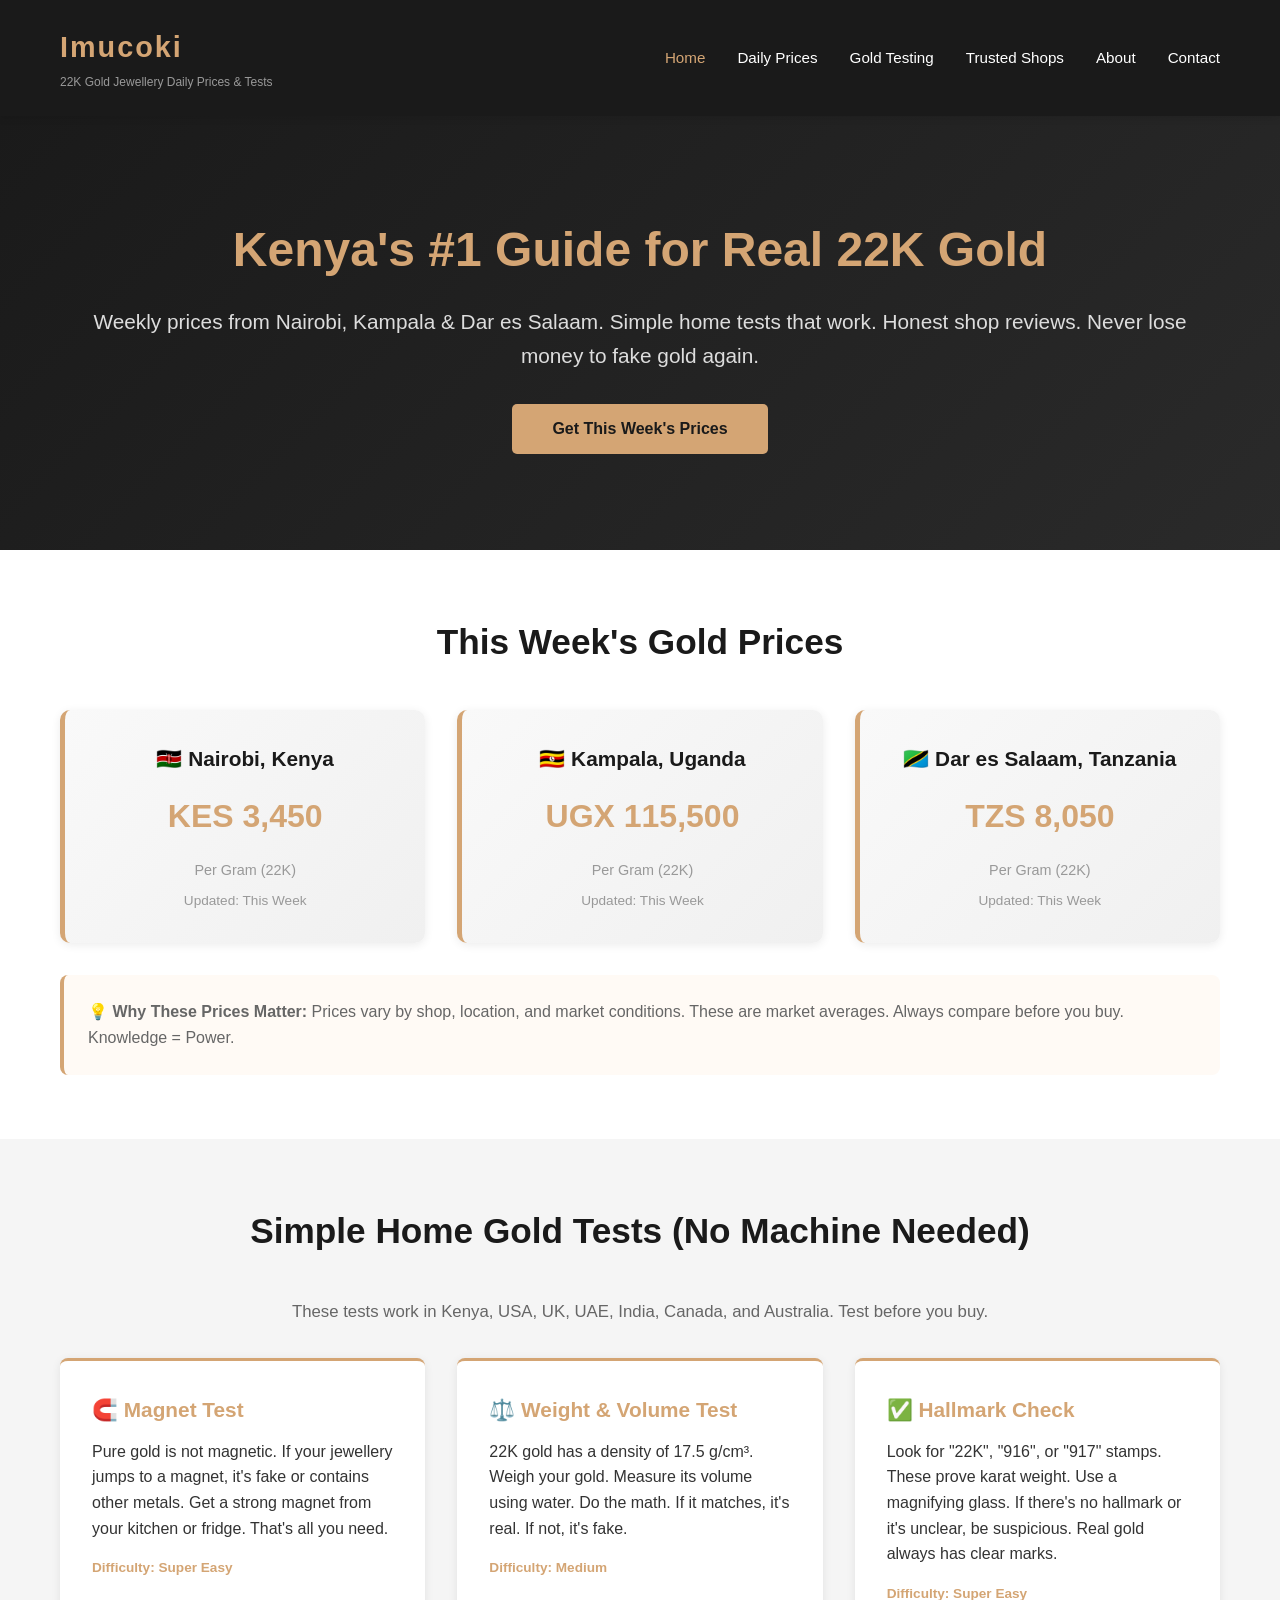
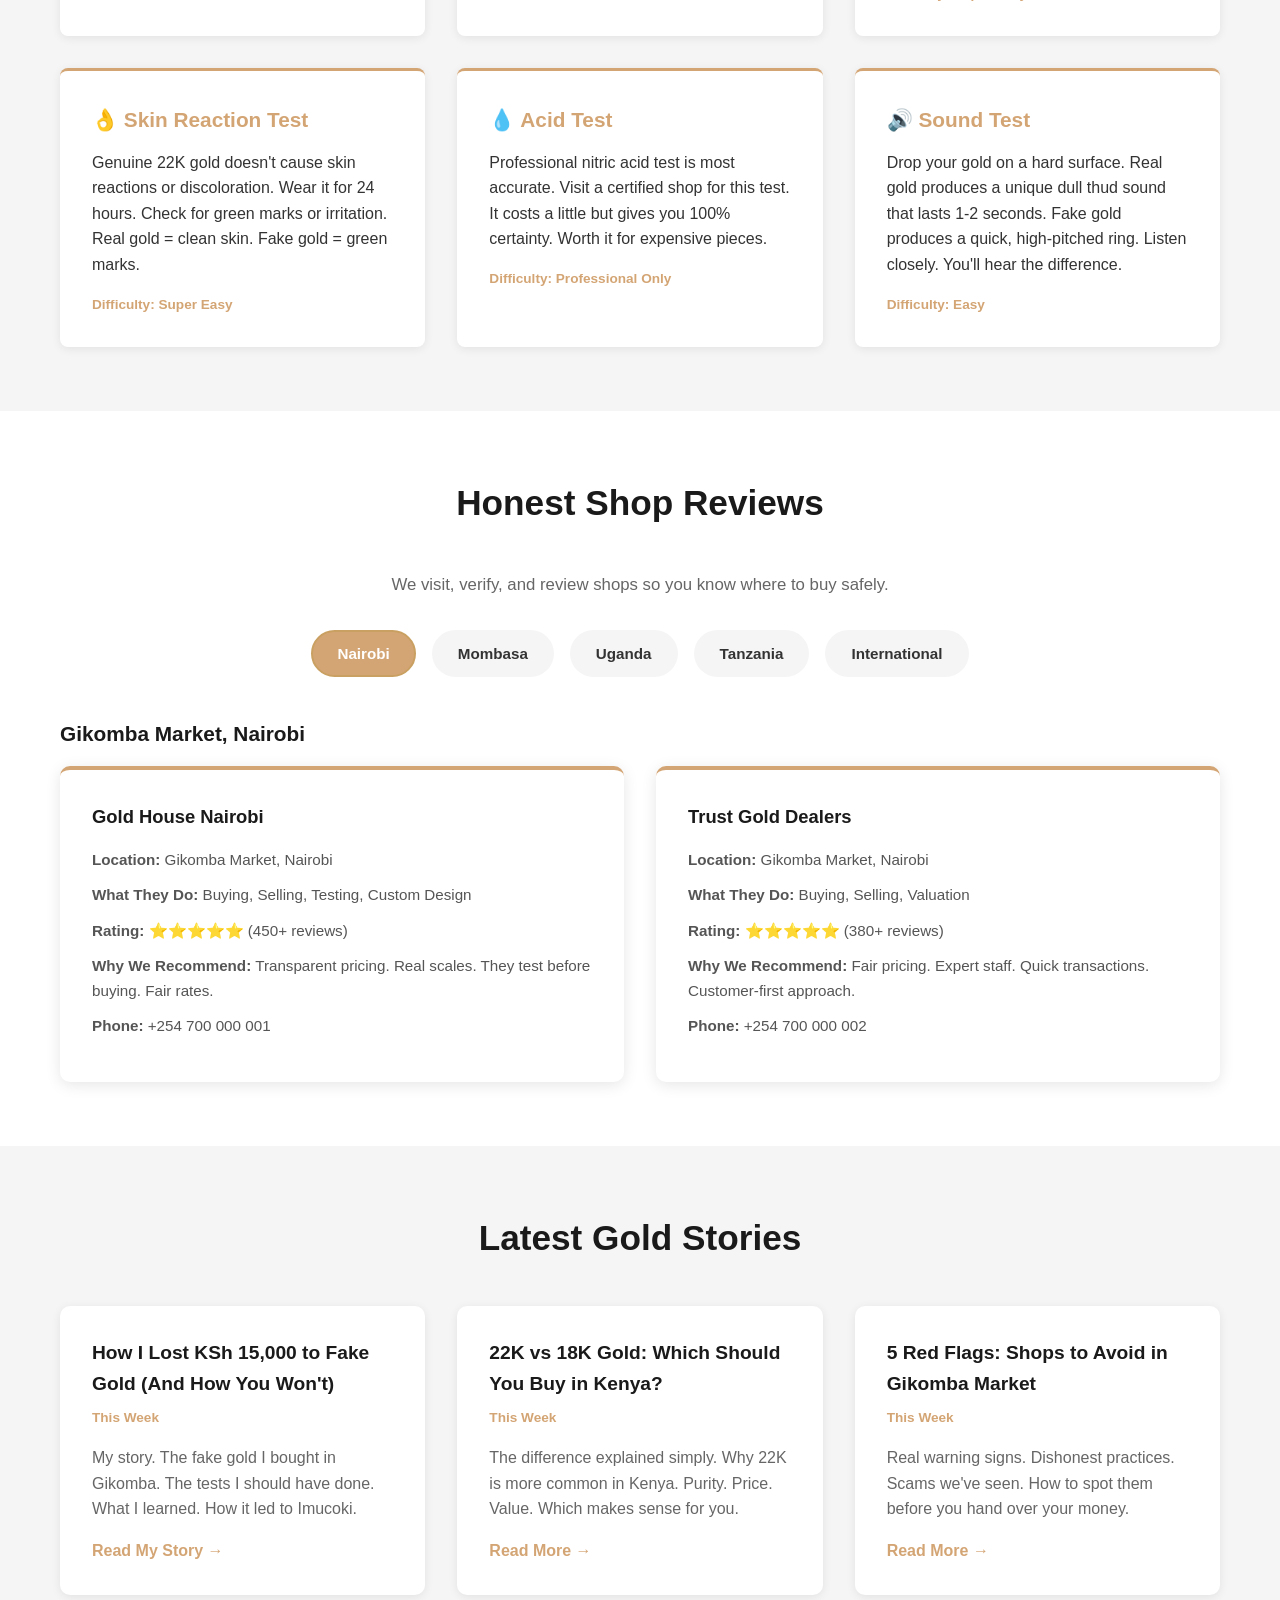
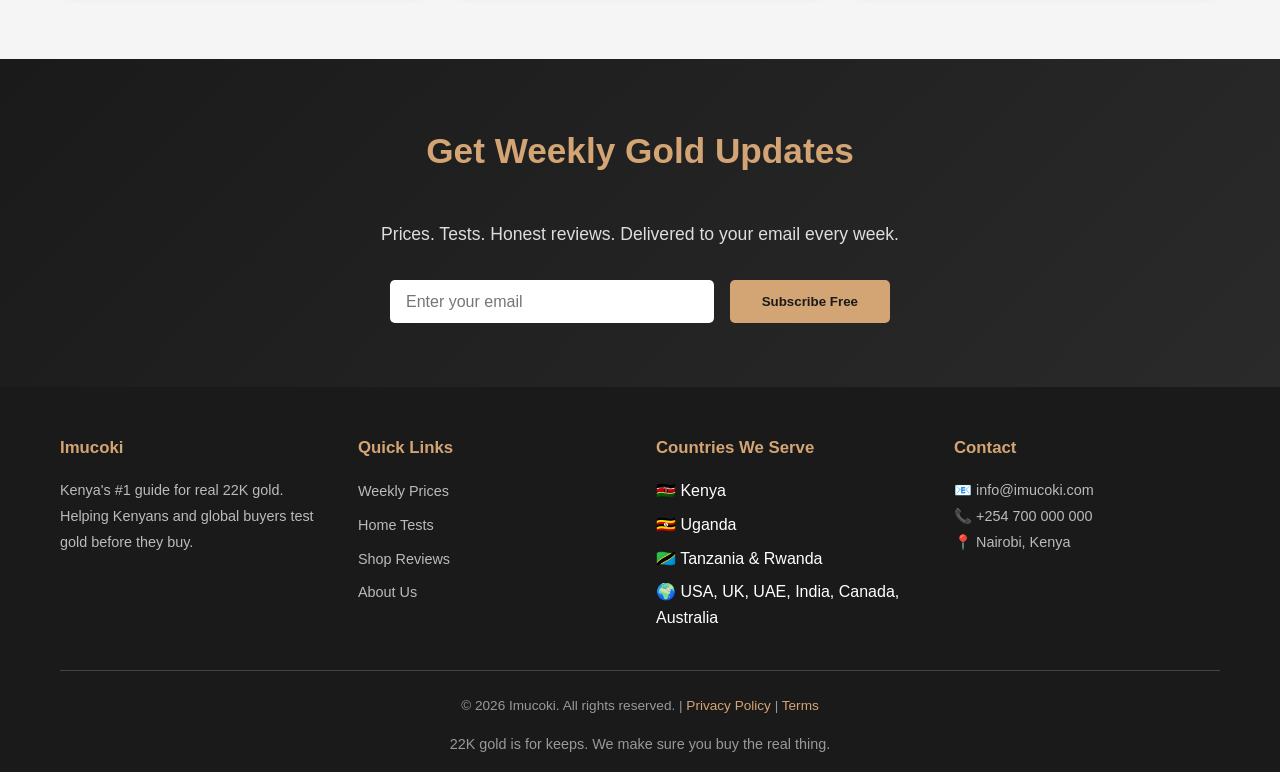
==== index.html @ 46e5d262 "Initial commit: Complete Imucoki 22K Gold Blog Website with homepage, about page, styling, and inter" ====
<!DOCTYPE html>
<html lang="en">
<head>
    <meta charset="UTF-8">
    <meta name="viewport" content="width=device-width, initial-scale=1.0">
    <title>Imucoki - Kenya's #1 22K Gold Jewellery Guide | Real Gold Daily Prices</title>
    <meta name="description" content="Imucoki: Kenya's #1 guide for real 22K gold. Weekly prices from Nairobi, Kampala, Dar es Salaam. Simple home tests. Honest shop reviews in Gikomba & Biashara Street. Serving Kenya, Uganda, Tanzania, Rwanda, USA, UK, UAE, India, Canada, Australia.">
    <link rel="stylesheet" href="styles.css">
</head>
<body>
    <!-- Navigation -->
    <nav class="navbar">
        <div class="container">
            <div class="nav-brand">
                <h1>Imucoki</h1>
                <p class="tagline">22K Gold Jewellery Daily Prices & Tests</p>
            </div>
            <ul class="nav-menu">
                <li><a href="#home">Home</a></li>
                <li><a href="#prices">Daily Prices</a></li>
                <li><a href="#testing">Gold Testing</a></li>
                <li><a href="#trusted-shops">Trusted Shops</a></li>
                <li><a href="about.html">About</a></li>
                <li><a href="#contact">Contact</a></li>
            </ul>
        </div>
    </nav>

    <!-- Hero Section -->
    <section id="home" class="hero">
        <div class="container">
            <div class="hero-content">
                <h1>Kenya's #1 Guide for Real 22K Gold</h1>
                <p>Weekly prices from Nairobi, Kampala & Dar es Salaam. Simple home tests that work. Honest shop reviews. Never lose money to fake gold again.</p>
                <button class="cta-btn">Get This Week's Prices</button>
            </div>
        </div>
    </section>

    <!-- Daily Prices Section -->
    <section id="prices" class="prices-section">
        <div class="container">
            <h2>This Week's Gold Prices</h2>
            <div class="price-grid">
                <div class="price-card">
                    <h3>🇰🇪 Nairobi, Kenya</h3>
                    <p class="price">KES 3,450</p>
                    <p class="unit">Per Gram (22K)</p>
                    <p class="update">Updated: This Week</p>
                </div>
                <div class="price-card">
                    <h3>🇺🇬 Kampala, Uganda</h3>
                    <p class="price">UGX 115,500</p>
                    <p class="unit">Per Gram (22K)</p>
                    <p class="update">Updated: This Week</p>
                </div>
                <div class="price-card">
                    <h3>🇹🇿 Dar es Salaam, Tanzania</h3>
                    <p class="price">TZS 8,050</p>
                    <p class="unit">Per Gram (22K)</p>
                    <p class="update">Updated: This Week</p>
                </div>
            </div>
            <div class="price-info">
                <p><strong>💡 Why These Prices Matter:</strong> Prices vary by shop, location, and market conditions. These are market averages. Always compare before you buy. Knowledge = Power.</p>
            </div>
        </div>
    </section>

    <!-- Gold Testing at Home -->
    <section id="testing" class="testing-section">
        <div class="container">
            <h2>Simple Home Gold Tests (No Machine Needed)</h2>
            <p style="text-align: center; margin-bottom: 2rem; color: #666; font-size: 1.05rem;">These tests work in Kenya, USA, UK, UAE, India, Canada, and Australia. Test before you buy.</p>
            <div class="testing-grid">
                <div class="test-card">
                    <h3>🧲 Magnet Test</h3>
                    <p>Pure gold is not magnetic. If your jewellery jumps to a magnet, it's fake or contains other metals. Get a strong magnet from your kitchen or fridge. That's all you need.</p>
                    <p class="difficulty">Difficulty: Super Easy</p>
                </div>
                <div class="test-card">
                    <h3>⚖️ Weight & Volume Test</h3>
                    <p>22K gold has a density of 17.5 g/cm³. Weigh your gold. Measure its volume using water. Do the math. If it matches, it's real. If not, it's fake.</p>
                    <p class="difficulty">Difficulty: Medium</p>
                </div>
                <div class="test-card">
                    <h3>✅ Hallmark Check</h3>
                    <p>Look for "22K", "916", or "917" stamps. These prove karat weight. Use a magnifying glass. If there's no hallmark or it's unclear, be suspicious. Real gold always has clear marks.</p>
                    <p class="difficulty">Difficulty: Super Easy</p>
                </div>
                <div class="test-card">
                    <h3>👌 Skin Reaction Test</h3>
                    <p>Genuine 22K gold doesn't cause skin reactions or discoloration. Wear it for 24 hours. Check for green marks or irritation. Real gold = clean skin. Fake gold = green marks.</p>
                    <p class="difficulty">Difficulty: Super Easy</p>
                </div>
                <div class="test-card">
                    <h3>💧 Acid Test</h3>
                    <p>Professional nitric acid test is most accurate. Visit a certified shop for this test. It costs a little but gives you 100% certainty. Worth it for expensive pieces.</p>
                    <p class="difficulty">Difficulty: Professional Only</p>
                </div>
                <div class="test-card">
                    <h3>🔊 Sound Test</h3>
                    <p>Drop your gold on a hard surface. Real gold produces a unique dull thud sound that lasts 1-2 seconds. Fake gold produces a quick, high-pitched ring. Listen closely. You'll hear the difference.</p>
                    <p class="difficulty">Difficulty: Easy</p>
                </div>
            </div>
        </div>
    </section>

    <!-- Trusted Shops -->
    <section id="trusted-shops" class="shops-section">
        <div class="container">
            <h2>Honest Shop Reviews</h2>
            <p style="text-align: center; margin-bottom: 2rem; color: #666; font-size: 1.05rem;">We visit, verify, and review shops so you know where to buy safely.</p>
            <div class="region-tabs">
                <button class="tab-btn active" data-region="nairobi">Nairobi</button>
                <button class="tab-btn" data-region="mombasa">Mombasa</button>
                <button class="tab-btn" data-region="uganda">Uganda</button>
                <button class="tab-btn" data-region="tanzania">Tanzania</button>
                <button class="tab-btn" data-region="international">International</button>
            </div>
            
            <div id="nairobi" class="region-content active">
                <h3>Gikomba Market, Nairobi</h3>
                <div class="shops-grid">
                    <div class="shop-card">
                        <h4>Gold House Nairobi</h4>
                        <p><strong>Location:</strong> Gikomba Market, Nairobi</p>
                        <p><strong>What They Do:</strong> Buying, Selling, Testing, Custom Design</p>
                        <p><strong>Rating:</strong> ⭐⭐⭐⭐⭐ (450+ reviews)</p>
                        <p><strong>Why We Recommend:</strong> Transparent pricing. Real scales. They test before buying. Fair rates.</p>
                        <p><strong>Phone:</strong> +254 700 000 001</p>
                    </div>
                    <div class="shop-card">
                        <h4>Trust Gold Dealers</h4>
                        <p><strong>Location:</strong> Gikomba Market, Nairobi</p>
                        <p><strong>What They Do:</strong> Buying, Selling, Valuation</p>
                        <p><strong>Rating:</strong> ⭐⭐⭐⭐⭐ (380+ reviews)</p>
                        <p><strong>Why We Recommend:</strong> Fair pricing. Expert staff. Quick transactions. Customer-first approach.</p>
                        <p><strong>Phone:</strong> +254 700 000 002</p>
                    </div>
                </div>
            </div>

            <div id="mombasa" class="region-content">
                <h3>Biashara Street, Mombasa</h3>
                <div class="shops-grid">
                    <div class="shop-card">
                        <h4>Coastal Gold Exchange</h4>
                        <p><strong>Location:</strong> Biashara Street, Mombasa</p>
                        <p><strong>What They Do:</strong> Buying, Selling, Testing</p>
                        <p><strong>Rating:</strong> ⭐⭐⭐⭐⭐ (320+ reviews)</p>
                        <p><strong>Why We Recommend:</strong> Honest pricing. Professional testers. Respectful to customers.</p>
                        <p><strong>Phone:</strong> +254 700 000 003</p>
                    </div>
                    <div class="shop-card">
                        <h4>Mombasa Gold Centre</h4>
                        <p><strong>Location:</strong> Biashara Street, Mombasa</p>
                        <p><strong>What They Do:</strong> Buying, Selling, Custom Jewellery</p>
                        <p><strong>Rating:</strong> ⭐⭐⭐⭐ (290+ reviews)</p>
                        <p><strong>Why We Recommend:</strong> Fair pricing. Good service. Quality workmanship on custom pieces.</p>
                        <p><strong>Phone:</strong> +254 700 000 004</p>
                    </div>
                </div>
            </div>

            <div id="uganda" class="region-content">
                <h3>Kampala, Uganda</h3>
                <div class="shops-grid">
                    <div class="shop-card">
                        <h4>Uganda Gold Traders</h4>
                        <p><strong>Location:</strong> Downtown Kampala</p>
                        <p><strong>What They Do:</strong> Buying, Selling, Testing</p>
                        <p><strong>Rating:</strong> ⭐⭐⭐⭐⭐ (280+ reviews)</p>
                        <p><strong>Why We Recommend:</strong> Real prices. Professional staff. Fair dealing.</p>
                        <p><strong>Phone:</strong> +256 700 000 001</p>
                    </div>
                    <div class="shop-card">
                        <h4>East Africa Gold Centre</h4>
                        <p><strong>Location:</strong> Kampala Road</p>
                        <p><strong>What They Do:</strong> Buying, Selling, Valuation</p>
                        <p><strong>Rating:</strong> ⭐⭐⭐⭐⭐ (195+ reviews)</p>
                        <p><strong>Why We Recommend:</strong> Certified dealers. Transparent operations. Competitive pricing.</p>
                        <p><strong>Phone:</strong> +256 700 000 002</p>
                    </div>
                </div>
            </div>

            <div id="tanzania" class="region-content">
                <h3>Dar es Salaam, Tanzania</h3>
                <div class="shops-grid">
                    <div class="shop-card">
                        <h4>Tanzania Gold Bureau</h4>
                        <p><strong>Location:</strong> Stone Town, Dar es Salaam</p>
                        <p><strong>What They Do:</strong> Buying, Selling, Testing</p>
                        <p><strong>Rating:</strong> ⭐⭐⭐⭐ (165+ reviews)</p>
                        <p><strong>Why We Recommend:</strong> Fair pricing. Honest testing. Good reputation locally.</p>
                        <p><strong>Phone:</strong> +255 700 000 001</p>
                    </div>
                    <div class="shop-card">
                        <h4>African Gold Exchange</h4>
                        <p><strong>Location:</strong> Dar es Salaam Centre</p>
                        <p><strong>What They Do:</strong> Buying, Selling, Custom Jewellery</p>
                        <p><strong>Rating:</strong> ⭐⭐⭐⭐ (142+ reviews)</p>
                        <p><strong>Why We Recommend:</strong> Quality workmanship. Fair pricing. Reliable service.</p>
                        <p><strong>Phone:</strong> +255 700 000 002</p>
                    </div>
                </div>
            </div>

            <div id="international" class="region-content">
                <h3>International - USA, UK, UAE, India, Canada, Australia</h3>
                <div class="shops-grid">
                    <div class="shop-card">
                        <h4>New York Gold Exchange</h4>
                        <p><strong>Location:</strong> Manhattan, USA</p>
                        <p><strong>Services:</strong> Buying, Selling, International Shipping from Kenya</p>
                        <p><strong>Rating:</strong> ⭐⭐⭐⭐⭐ (520+ reviews)</p>
                        <p><strong>Why We Recommend:</strong> Trusted for Kenyan gold imports. Professional verification.</p>
                        <p><strong>Phone:</strong> +1 212 000 0001</p>
                    </div>
                    <div class="shop-card">
                        <h4>London Gold Centre</h4>
                        <p><strong>Location:</strong> London, UK</p>
                        <p><strong>Services:</strong> Buying, Selling, Valuation</p>
                        <p><strong>Rating:</strong> ⭐⭐⭐⭐⭐ (380+ reviews)</p>
                        <p><strong>Why We Recommend:</strong> Reputable. Fair pricing for imports. Certified dealers.</p>
                        <p><strong>Phone:</strong> +44 20 0000 0001</p>
                    </div>
                    <div class="shop-card">
                        <h4>Dubai Gold Souk</h4>
                        <p><strong>Location:</strong> Dubai, UAE</p>
                        <p><strong>Services:</strong> Buying, Selling, Custom Design</p>
                        <p><strong>Rating:</strong> ⭐⭐⭐⭐⭐ (650+ reviews)</p>
                        <p><strong>Why We Recommend:</strong> World-class. Fair international prices. Expert verification.</p>
                        <p><strong>Phone:</strong> +971 4 000 0001</p>
                    </div>
                </div>
            </div>
        </div>
    </section>

    <!-- Blog Posts Preview -->
    <section class="blog-section">
        <div class="container">
            <h2>Latest Gold Stories</h2>
            <div class="blog-grid">
                <article class="blog-card">
                    <h3>How I Lost KSh 15,000 to Fake Gold (And How You Won't)</h3>
                    <p class="date">This Week</p>
                    <p>My story. The fake gold I bought in Gikomba. The tests I should have done. What I learned. How it led to Imucoki.</p>
                    <a href="#" class="read-more">Read My Story →</a>
                </article>
                <article class="blog-card">
                    <h3>22K vs 18K Gold: Which Should You Buy in Kenya?</h3>
                    <p class="date">This Week</p>
                    <p>The difference explained simply. Why 22K is more common in Kenya. Purity. Price. Value. Which makes sense for you.</p>
                    <a href="#" class="read-more">Read More →</a>
                </article>
                <article class="blog-card">
                    <h3>5 Red Flags: Shops to Avoid in Gikomba Market</h3>
                    <p class="date">This Week</p>
                    <p>Real warning signs. Dishonest practices. Scams we've seen. How to spot them before you hand over your money.</p>
                    <a href="#" class="read-more">Read More →</a>
                </article>
            </div>
        </div>
    </section>

    <!-- Call to Action -->
    <section class="cta-section">
        <div class="container">
            <h2>Get Weekly Gold Updates</h2>
            <p>Prices. Tests. Honest reviews. Delivered to your email every week.</p>
            <form class="newsletter-form">
                <input type="email" placeholder="Enter your email" required>
                <button type="submit" class="submit-btn">Subscribe Free</button>
            </form>
        </div>
    </section>

    <!-- Footer -->
    <footer class="footer">
        <div class="container">
            <div class="footer-content">
                <div class="footer-section">
                    <h4>Imucoki</h4>
                    <p>Kenya's #1 guide for real 22K gold. Helping Kenyans and global buyers test gold before they buy.</p>
                </div>
                <div class="footer-section">
                    <h4>Quick Links</h4>
                    <ul>
                        <li><a href="#prices">Weekly Prices</a></li>
                        <li><a href="#testing">Home Tests</a></li>
                        <li><a href="#trusted-shops">Shop Reviews</a></li>
                        <li><a href="about.html">About Us</a></li>
                    </ul>
                </div>
                <div class="footer-section">
                    <h4>Countries We Serve</h4>
                    <ul>
                        <li>🇰🇪 Kenya</li>
                        <li>🇺🇬 Uganda</li>
                        <li>🇹🇿 Tanzania & Rwanda</li>
                        <li>🌍 USA, UK, UAE, India, Canada, Australia</li>
                    </ul>
                </div>
                <div class="footer-section">
                    <h4>Contact</h4>
                    <p>📧 info@imucoki.com</p>
                    <p>📞 +254 700 000 000</p>
                    <p>📍 Nairobi, Kenya</p>
                </div>
            </div>
            <div class="footer-bottom">
                <p>&copy; 2026 Imucoki. All rights reserved. | <a href="#">Privacy Policy</a> | <a href="#">Terms</a></p>
                <p style="margin-top: 1rem; color: #999; font-size: 0.9rem;">22K gold is for keeps. We make sure you buy the real thing.</p>
            </div>
        </div>
    </footer>

    <script src="script.js"></script>
</body>
</html>
---- styles.css ----
/* Global Styles */
* {
    margin: 0;
    padding: 0;
    box-sizing: border-box;
}

:root {
    --primary-color: #d4a574;  /* Gold color */
    --secondary-color: #1a1a1a; /* Dark charcoal */
    --text-color: #333333;
    --light-bg: #f5f5f5;
    --white: #ffffff;
    --accent: #c9a061;
    --font-sans: 'Segoe UI', 'Open Sans', 'Helvetica', sans-serif;
}

body {
    font-family: var(--font-sans);
    color: var(--text-color);
    line-height: 1.6;
    background-color: var(--white);
}

.container {
    max-width: 1200px;
    margin: 0 auto;
    padding: 0 20px;
}

/* Navigation */
.navbar {
    background-color: var(--secondary-color);
    color: var(--white);
    padding: 1.5rem 0;
    position: sticky;
    top: 0;
    z-index: 100;
    box-shadow: 0 2px 8px rgba(0, 0, 0, 0.1);
}

.navbar .container {
    display: flex;
    justify-content: space-between;
    align-items: center;
}

.nav-brand h1 {
    font-size: 1.8rem;
    font-weight: 700;
    letter-spacing: 2px;
    color: var(--primary-color);
}

.nav-brand .tagline {
    font-size: 0.75rem;
    color: #999;
    margin-top: 0.2rem;
}

.nav-menu {
    display: flex;
    list-style: none;
    gap: 2rem;
}

.nav-menu a {
    color: var(--white);
    text-decoration: none;
    font-size: 0.95rem;
    transition: color 0.3s ease;
}

.nav-menu a:hover {
    color: var(--primary-color);
}

/* Hero Section */
.hero {
    background: linear-gradient(135deg, var(--secondary-color) 0%, #2a2a2a 100%);
    color: var(--white);
    padding: 6rem 0;
    text-align: center;
}

.hero-content h1 {
    font-size: 3rem;
    margin-bottom: 1rem;
    font-weight: 700;
    color: var(--primary-color);
}

.hero-content p {
    font-size: 1.3rem;
    margin-bottom: 2rem;
    color: #ddd;
}

.cta-btn {
    background-color: var(--primary-color);
    color: var(--secondary-color);
    border: none;
    padding: 1rem 2.5rem;
    font-size: 1rem;
    border-radius: 5px;
    cursor: pointer;
    font-weight: 600;
    transition: all 0.3s ease;
}

.cta-btn:hover {
    background-color: var(--accent);
    transform: translateY(-2px);
    box-shadow: 0 5px 15px rgba(212, 165, 116, 0.3);
}

/* Sections */
section {
    padding: 4rem 0;
}

section h2 {
    font-size: 2.2rem;
    margin-bottom: 2.5rem;
    color: var(--secondary-color);
    text-align: center;
    font-weight: 700;
}

section h3 {
    font-size: 1.3rem;
    color: var(--secondary-color);
    margin-bottom: 1rem;
    font-weight: 600;
}

.alt-bg {
    background-color: var(--light-bg);
}

/* Prices Section */
.prices-section {
    background-color: var(--white);
}

.price-grid {
    display: grid;
    grid-template-columns: repeat(auto-fit, minmax(250px, 1fr));
    gap: 2rem;
    margin-bottom: 2rem;
}

.price-card {
    background: linear-gradient(135deg, #f9f9f9 0%, #f0f0f0 100%);
    padding: 2rem;
    border-radius: 10px;
    border-left: 5px solid var(--primary-color);
    text-align: center;
    box-shadow: 0 2px 10px rgba(0, 0, 0, 0.08);
    transition: transform 0.3s ease;
}

.price-card:hover {
    transform: translateY(-5px);
    box-shadow: 0 5px 20px rgba(0, 0, 0, 0.12);
}

.price-card .price {
    font-size: 2rem;
    color: var(--primary-color);
    font-weight: 700;
    margin: 1rem 0;
}

.price-card .unit {
    font-size: 0.9rem;
    color: #999;
    margin-bottom: 0.5rem;
}

.price-card .update {
    font-size: 0.85rem;
    color: #999;
}

.price-info {
    background-color: #fffaf5;
    padding: 1.5rem;
    border-radius: 8px;
    border-left: 4px solid var(--primary-color);
    color: #666;
}

/* Testing Section */
.testing-section {
    background-color: var(--light-bg);
}

.testing-grid {
    display: grid;
    grid-template-columns: repeat(auto-fit, minmax(280px, 1fr));
    gap: 2rem;
}

.test-card {
    background: var(--white);
    padding: 2rem;
    border-radius: 8px;
    box-shadow: 0 2px 10px rgba(0, 0, 0, 0.08);
    transition: all 0.3s ease;
    border-top: 3px solid var(--primary-color);
}

.test-card:hover {
    box-shadow: 0 5px 20px rgba(0, 0, 0, 0.15);
    transform: translateY(-5px);
}

.test-card h3 {
    color: var(--primary-color);
    margin-bottom: 0.8rem;
}

.test-card .difficulty {
    margin-top: 1rem;
    font-size: 0.85rem;
    color: var(--primary-color);
    font-weight: 600;
}

/* Shops Section */
.shops-section {
    background-color: var(--white);
}

.region-tabs {
    display: flex;
    gap: 1rem;
    margin-bottom: 2.5rem;
    justify-content: center;
    flex-wrap: wrap;
}

.tab-btn {
    padding: 0.8rem 1.5rem;
    background-color: var(--light-bg);
    border: 2px solid transparent;
    border-radius: 25px;
    cursor: pointer;
    font-size: 0.95rem;
    font-weight: 600;
    transition: all 0.3s ease;
    color: var(--text-color);
}

.tab-btn:hover,
.tab-btn.active {
    background-color: var(--primary-color);
    color: var(--white);
    border-color: var(--accent);
}

.region-content {
    display: none;
}

.region-content.active {
    display: block;
}

.shops-grid {
    display: grid;
    grid-template-columns: repeat(auto-fit, minmax(300px, 1fr));
    gap: 2rem;
}

.shop-card {
    background: var(--white);
    padding: 2rem;
    border-radius: 10px;
    box-shadow: 0 3px 15px rgba(0, 0, 0, 0.1);
    border-top: 4px solid var(--primary-color);
    transition: all 0.3s ease;
}

.shop-card:hover {
    box-shadow: 0 8px 25px rgba(0, 0, 0, 0.15);
    transform: translateY(-5px);
}

.shop-card h4 {
    color: var(--secondary-color);
    margin-bottom: 1rem;
    font-size: 1.15rem;
}

.shop-card p {
    margin-bottom: 0.7rem;
    font-size: 0.95rem;
    color: #555;
}

/* Blog Section */
.blog-section {
    background-color: var(--light-bg);
}

.blog-grid {
    display: grid;
    grid-template-columns: repeat(auto-fit, minmax(300px, 1fr));
    gap: 2rem;
}

.blog-card {
    background: var(--white);
    padding: 2rem;
    border-radius: 10px;
    box-shadow: 0 2px 10px rgba(0, 0, 0, 0.08);
    transition: all 0.3s ease;
}

.blog-card:hover {
    box-shadow: 0 8px 20px rgba(0, 0, 0, 0.12);
    transform: translateY(-5px);
}

.blog-card h3 {
    color: var(--secondary-color);
    margin-bottom: 0.5rem;
    font-size: 1.2rem;
}

.blog-card .date {
    color: var(--primary-color);
    font-size: 0.85rem;
    font-weight: 600;
    margin-bottom: 1rem;
}

.blog-card p {
    color: #666;
    margin-bottom: 1rem;
}

.read-more {
    color: var(--primary-color);
    text-decoration: none;
    font-weight: 600;
    transition: color 0.3s ease;
}

.read-more:hover {
    color: var(--accent);
}

/* CTA Section */
.cta-section {
    background: linear-gradient(135deg, var(--secondary-color) 0%, #2a2a2a 100%);
    color: var(--white);
    text-align: center;
}

.cta-section h2 {
    color: var(--primary-color);
}

.cta-section p {
    font-size: 1.1rem;
    margin-bottom: 2rem;
    color: #ddd;
}

.newsletter-form {
    display: flex;
    gap: 1rem;
    max-width: 500px;
    margin: 0 auto;
}

.newsletter-form input {
    flex: 1;
    padding: 0.8rem 1rem;
    border: none;
    border-radius: 5px;
    font-size: 1rem;
}

.submit-btn {
    padding: 0.8rem 2rem;
    background-color: var(--primary-color);
    color: var(--secondary-color);
    border: none;
    border-radius: 5px;
    cursor: pointer;
    font-weight: 600;
    transition: all 0.3s ease;
}

.submit-btn:hover {
    background-color: var(--accent);
}

/* Footer */
.footer {
    background-color: var(--secondary-color);
    color: var(--white);
    padding: 3rem 0 1rem;
}

.footer-content {
    display: grid;
    grid-template-columns: repeat(auto-fit, minmax(250px, 1fr));
    gap: 2rem;
    margin-bottom: 2rem;
}

.footer-section h4 {
    color: var(--primary-color);
    margin-bottom: 1rem;
    font-size: 1.05rem;
}

.footer-section p {
    font-size: 0.9rem;
    color: #bbb;
    line-height: 1.8;
}

.footer-section ul {
    list-style: none;
}

.footer-section ul li {
    margin-bottom: 0.5rem;
}

.footer-section ul li a {
    color: #bbb;
    text-decoration: none;
    transition: color 0.3s ease;
    font-size: 0.9rem;
}

.footer-section ul li a:hover {
    color: var(--primary-color);
}

.footer-bottom {
    border-top: 1px solid #444;
    padding-top: 1.5rem;
    text-align: center;
    color: #999;
    font-size: 0.85rem;
}

.footer-bottom a {
    color: var(--primary-color);
    text-decoration: none;
}

.footer-bottom a:hover {
    text-decoration: underline;
}

/* About Page Styles */
.about-hero {
    background: linear-gradient(135deg, var(--secondary-color) 0%, #2a2a2a 100%);
    color: var(--white);
    padding: 5rem 0;
    text-align: center;
}

.about-hero h1 {
    font-size: 2.8rem;
    font-weight: 700;
    color: var(--primary-color);
    margin-bottom: 1rem;
}

.about-hero .subtitle {
    font-size: 1.2rem;
    color: #ddd;
}

.about-section {
    padding: 4rem 0;
}

.about-content {
    max-width: 900px;
    margin: 0 auto;
    line-height: 1.9;
    font-size: 1.05rem;
    color: #555;
}

.about-content p {
    margin-bottom: 1.5rem;
}

.weekly-grid {
    display: grid;
    grid-template-columns: repeat(auto-fit, minmax(300px, 1fr));
    gap: 2rem;
}

.weekly-card {
    background: var(--white);
    padding: 2.5rem;
    border-radius: 10px;
    box-shadow: 0 3px 15px rgba(0, 0, 0, 0.1);
    border-left: 5px solid var(--primary-color);
    position: relative;
}

.weekly-number {
    position: absolute;
    top: -15px;
    left: 30px;
    width: 40px;
    height: 40px;
    background-color: var(--primary-color);
    color: var(--secondary-color);
    border-radius: 50%;
    display: flex;
    align-items: center;
    justify-content: center;
    font-weight: 700;
    font-size: 1.3rem;
}

.weekly-card h3 {
    color: var(--secondary-color);
    margin-bottom: 1rem;
    margin-top: 0.5rem;
}

.weekly-card p {
    color: #666;
    line-height: 1.7;
}

.mission-grid {
    display: grid;
    grid-template-columns: repeat(auto-fit, minmax(350px, 1fr));
    gap: 2rem;
}

.mission-card {
    background: var(--white);
    padding: 2.5rem;
    border-radius: 10px;
    box-shadow: 0 3px 15px rgba(0, 0, 0, 0.1);
    border-left: 5px solid var(--primary-color);
}

.mission-card h3 {
    color: var(--primary-color);
    margin-bottom: 1rem;
}

.mission-card p {
    color: #666;
    line-height: 1.8;
}

.problem-section {
    display: grid;
    grid-template-columns: repeat(auto-fit, minmax(280px, 1fr));
    gap: 2rem;
}

.problem-item {
    background: var(--white);
    padding: 2rem;
    border-radius: 8px;
    border-left: 4px solid #e74c3c;
    box-shadow: 0 2px 10px rgba(0, 0, 0, 0.08);
}

.problem-item h3 {
    color: #e74c3c;
    margin-bottom: 1rem;
}

.problem-item p {
    color: #666;
}

.solution-grid {
    display: grid;
    grid-template-columns: repeat(auto-fit, minmax(280px, 1fr));
    gap: 2rem;
}

.solution-card {
    background: var(--white);
    padding: 2rem;
    border-radius: 8px;
    border-left: 4px solid #27ae60;
    box-shadow: 0 2px 10px rgba(0, 0, 0, 0.08);
}

.solution-card h3 {
    color: #27ae60;
    margin-bottom: 1rem;
}

.solution-card p {
    color: #666;
}

.countries-grid {
    display: grid;
    grid-template-columns: repeat(auto-fit, minmax(280px, 1fr));
    gap: 2rem;
}

.country-card {
    background: var(--white);
    padding: 2rem;
    border-radius: 10px;
    box-shadow: 0 2px 10px rgba(0, 0, 0, 0.08);
    border-top: 4px solid var(--primary-color);
    transition: all 0.3s ease;
}

.country-card:hover {
    transform: translateY(-5px);
    box-shadow: 0 8px 20px rgba(0, 0, 0, 0.12);
}

.country-card h4 {
    color: var(--secondary-color);
    margin-bottom: 0.5rem;
}

.country-card p {
    color: #666;
    margin-bottom: 0.5rem;
    font-size: 0.95rem;
}

.values-list {
    display: grid;
    grid-template-columns: repeat(auto-fit, minmax(300px, 1fr));
    gap: 2rem;
}

.value-item {
    background: var(--white);
    padding: 2rem;
    border-radius: 8px;
    border-top: 4px solid var(--primary-color);
    box-shadow: 0 2px 10px rgba(0, 0, 0, 0.08);
}

.value-item h3 {
    color: var(--secondary-color);
    margin-bottom: 0.8rem;
}

.value-item p {
    color: #666;
    line-height: 1.7;
}

.why-22k {
    display: grid;
    grid-template-columns: repeat(auto-fit, minmax(250px, 1fr));
    gap: 2rem;
}

.why-item {
    background: var(--white);
    padding: 2rem;
    border-radius: 8px;
    border-left: 4px solid var(--primary-color);
    box-shadow: 0 2px 10px rgba(0, 0, 0, 0.08);
}

.why-item h3 {
    color: var(--secondary-color);
    margin-bottom: 0.8rem;
}

.why-item p {
    color: #666;
}

.commitment-text {
    max-width: 900px;
    margin: 0 auto;
}

.contact-info-grid {
    display: grid;
    grid-template-columns: repeat(auto-fit, minmax(250px, 1fr));
    gap: 2rem;
}

.contact-info {
    background: var(--white);
    padding: 2rem;
    border-radius: 10px;
    text-align: center;
    box-shadow: 0 2px 10px rgba(0, 0, 0, 0.08);
    border-top: 4px solid var(--primary-color);
}

.contact-info h4 {
    color: var(--secondary-color);
    margin-bottom: 1rem;
}

.contact-info p {
    color: #666;
    margin-bottom: 0.5rem;
}

/* Responsive Design */
@media (max-width: 768px) {
    .nav-menu {
        gap: 1rem;
        font-size: 0.85rem;
    }

    .hero-content h1 {
        font-size: 2rem;
    }

    .hero-content p {
        font-size: 1rem;
    }

    section h2 {
        font-size: 1.8rem;
    }

    .newsletter-form {
        flex-direction: column;
    }

    .newsletter-form input,
    .submit-btn {
        width: 100%;
    }

    .about-hero h1 {
        font-size: 1.8rem;
    }

    .about-hero .subtitle {
        font-size: 1rem;
    }
}

@media (max-width: 480px) {
    .nav-menu {
        flex-direction: column;
        gap: 0.5rem;
    }

    .nav-brand h1 {
        font-size: 1.4rem;
    }

    .hero-content h1 {
        font-size: 1.5rem;
    }

    section h2 {
        font-size: 1.5rem;
    }

    .region-tabs {
        flex-direction: column;
    }

    .tab-btn {
        width: 100%;
    }
}
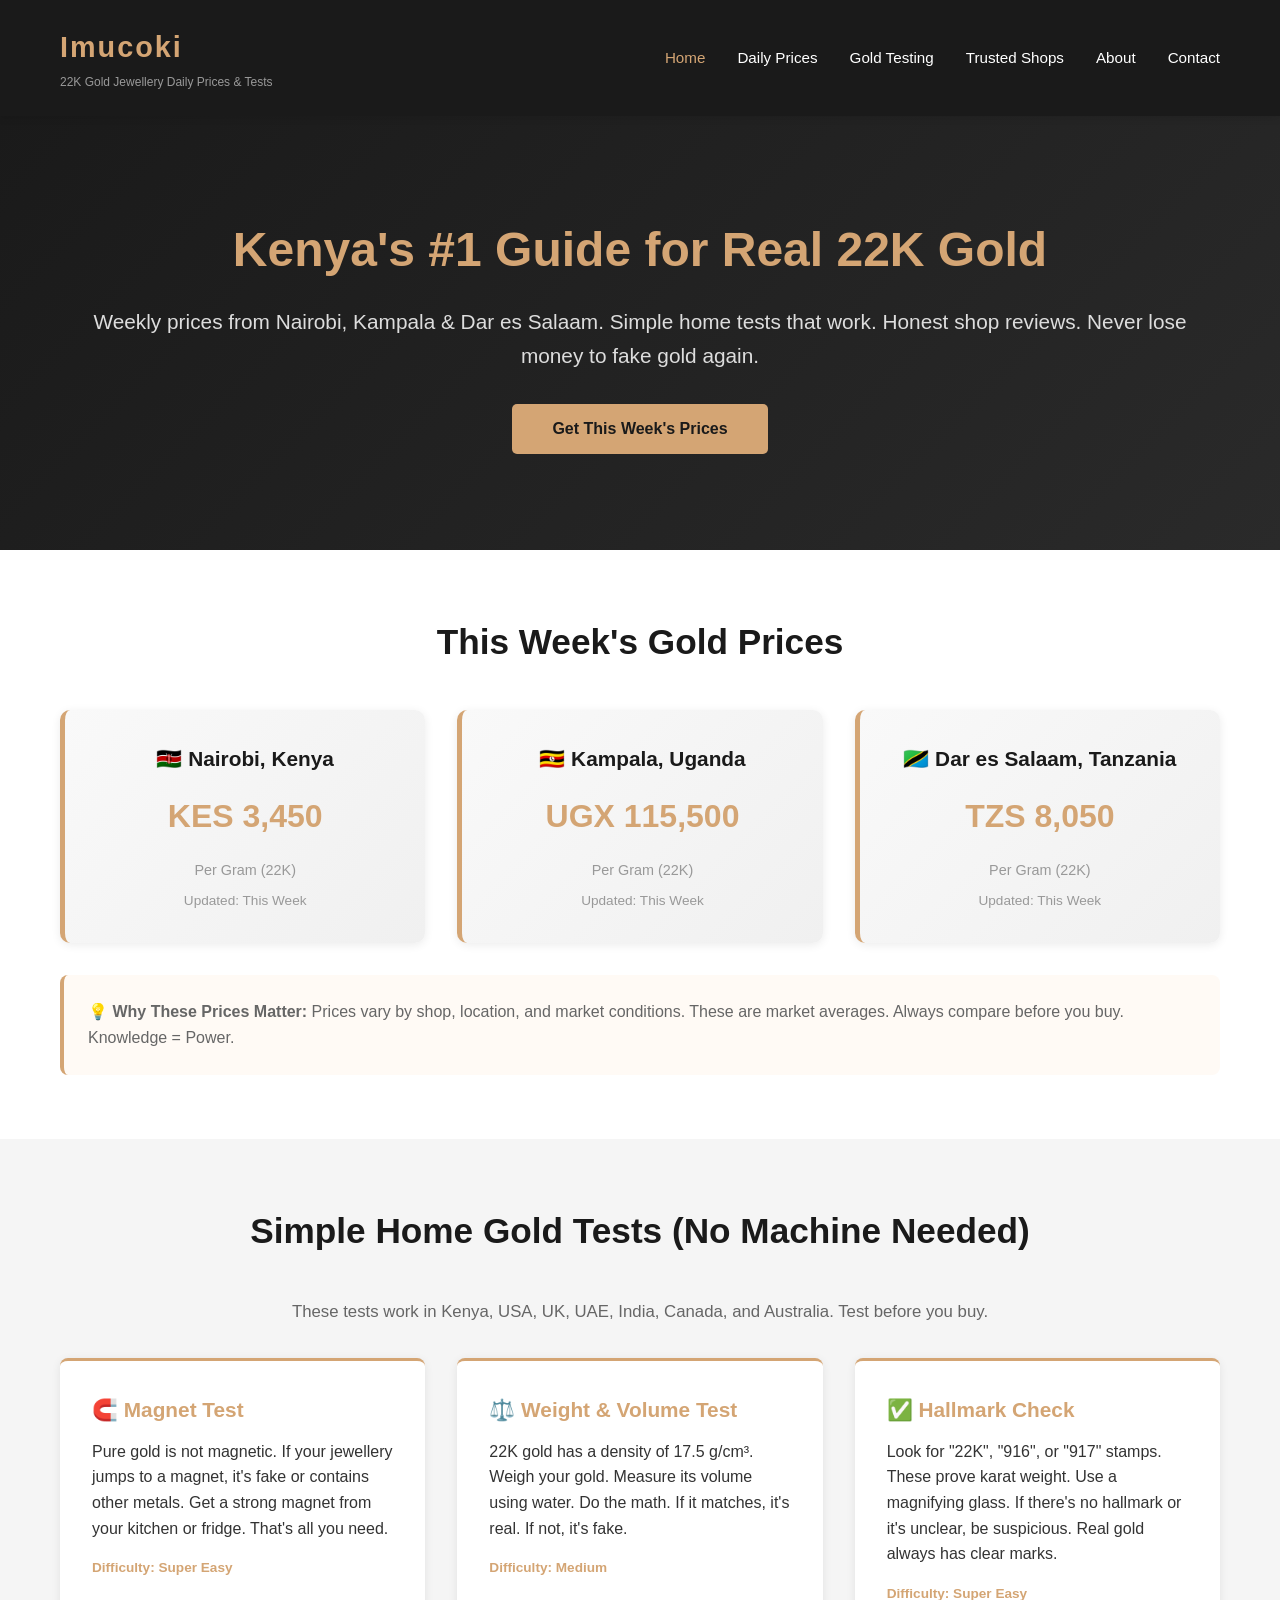
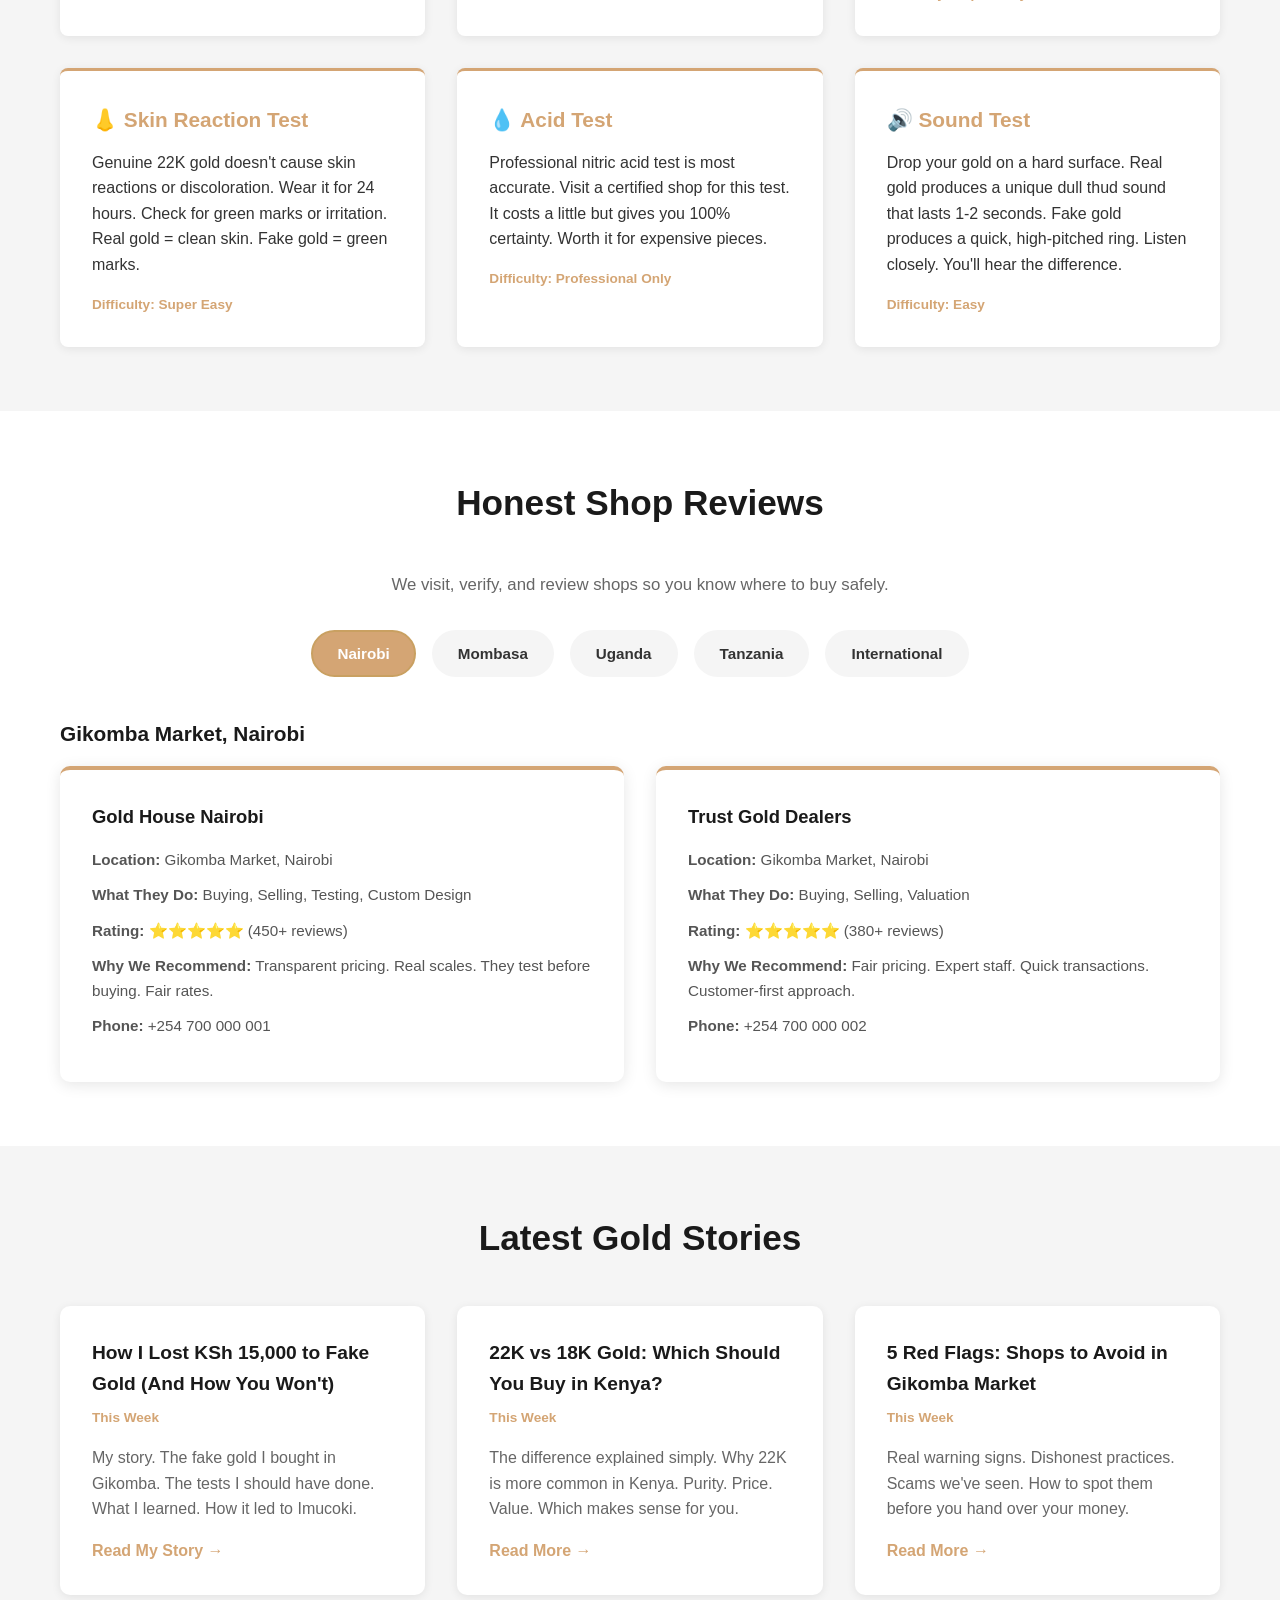
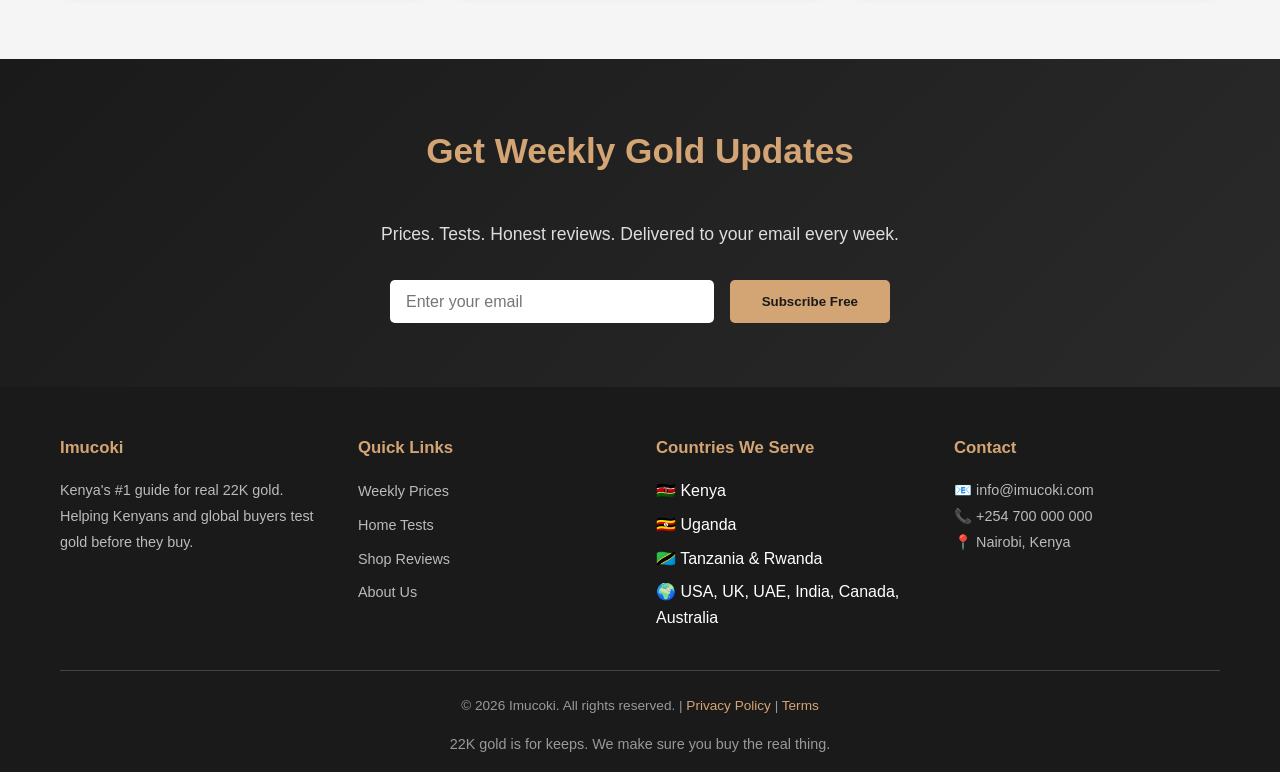
==== commit 6ff85e01: "Complete Imucoki 22K Gold Blog Website - Initial commit with homepage, about page, styling, and inte" ====
--- a/index.html
+++ b/index.html
@@ -89,7 +89,7 @@
                     <p class="difficulty">Difficulty: Super Easy</p>
                 </div>
                 <div class="test-card">
-                    <h3>👌 Skin Reaction Test</h3>
+                    <h3>👃 Skin Reaction Test</h3>
                     <p>Genuine 22K gold doesn't cause skin reactions or discoloration. Wear it for 24 hours. Check for green marks or irritation. Real gold = clean skin. Fake gold = green marks.</p>
                     <p class="difficulty">Difficulty: Super Easy</p>
                 </div>
--- a/styles.css
+++ b/styles.css
@@ -1,4 +1,4 @@
-/* Global Styles */
+/* Global Styles - Classic Sans-Serif */
 * {
     margin: 0;
     padding: 0;
